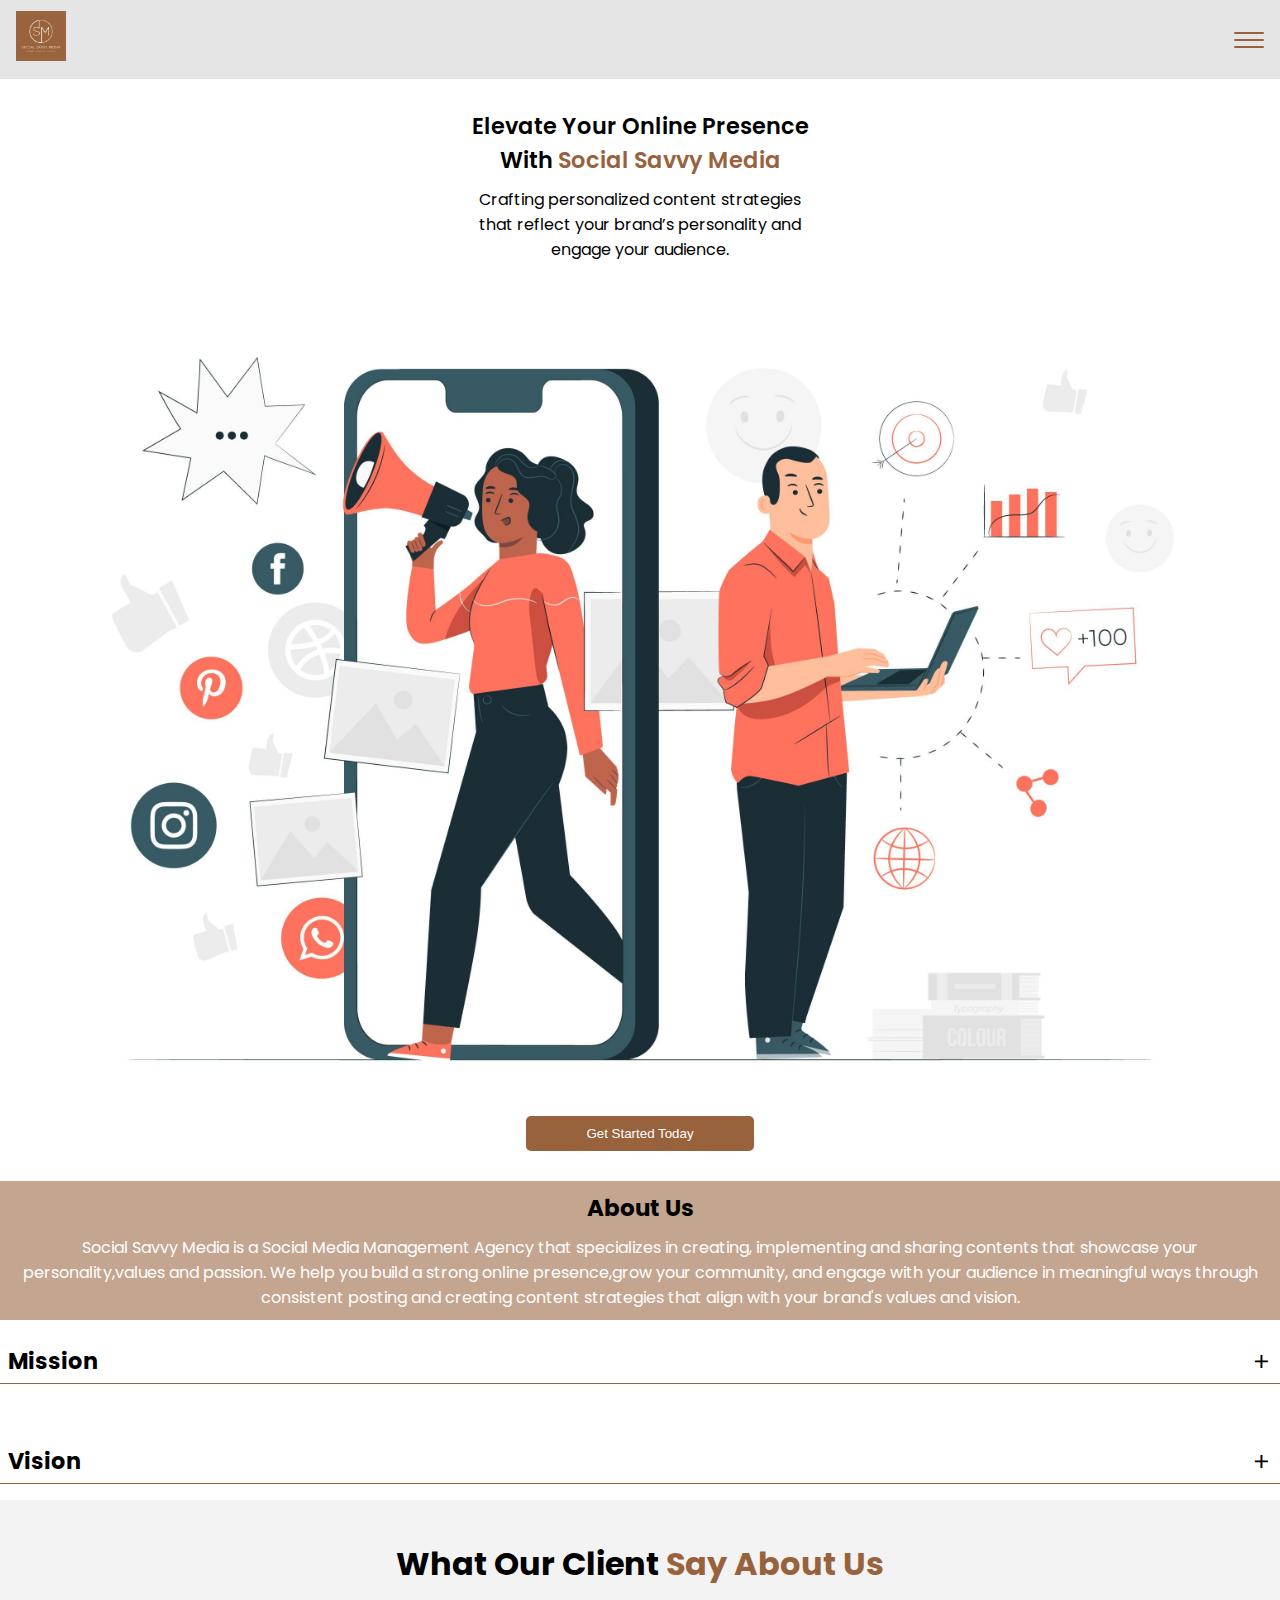
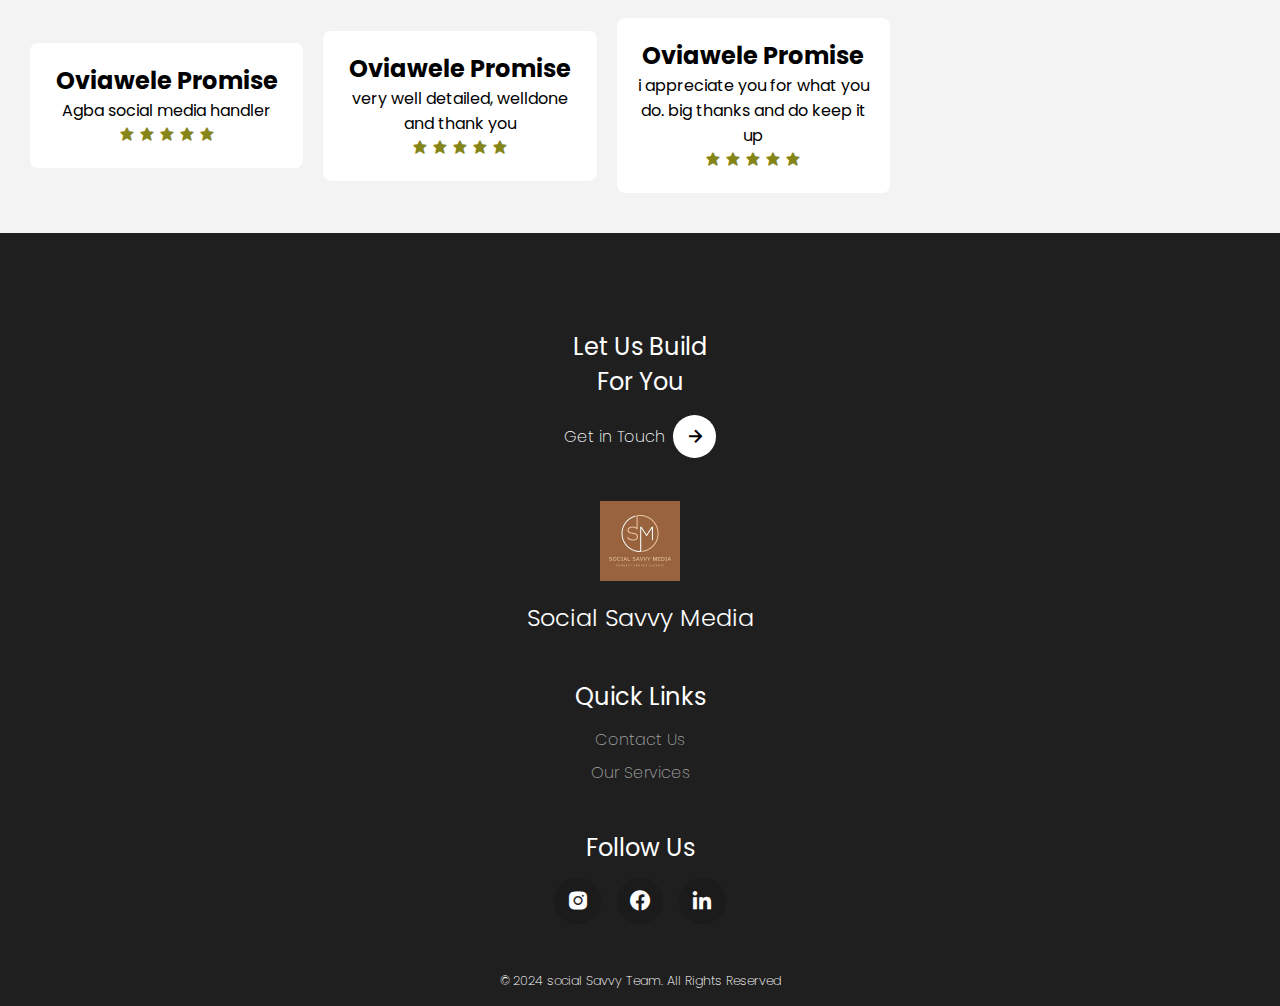
==== savvy_website/HTML/index.html @ cfd8df7f "first commit" ====
<!DOCTYPE html>
<html lang="en">
<head>
    <meta charset="UTF-8">
    <meta name="viewport" content="width=device-width, initial-scale=1.0">
    <title>Home</title>
    <link rel="stylesheet" href="../CSS/index.css">
    <link href='https://unpkg.com/boxicons@2.1.4/css/boxicons.min.css' rel='stylesheet'>
    <link href="https://fonts.googleapis.com/css2?family=Poppins:wght@100;200;300;400;500;700;800&display=swap" rel="stylesheet">
    <link rel="shortcut icon" href="../images/IMG-20241002-WA0152.jpg" type="image/x-icon">
</head>
<body>
    <div class="header">
        <div class="container c1">
            <header>
                <a href="index.html"><img src="../images/IMG-20241002-WA0152.jpg" class="logo" alt="company logo"></a>

                <nav>
                    <img src="../images/IMG-20241002-WA0152.jpg" alt="company logo">
                    <ul>
                        <li><a href="index.html">Home</a></li>
                        <li><a href="about.html">About Us</a></li>
                        <li><a href="services.html">Services</a></li>
                        <li><a href="contact.html">Contact</a></li>
                    </ul>
                </nav>

                <div class="burger">
                    <div class="line1"></div>
                    <div class="line2"></div>
                    <div class="line3"></div>
                </div>
            </header>
        </div>
    </div>


    <div class="hero">
        <div class="container c2">
                
            <div class="hero-section">
               <div class="text-header">
                <h1>Elevate Your Online Presence with <span>Social Savvy Media</span></h1>
                <p>Crafting personalized content strategies that reflect your brand’s personality and engage your audience.</p>
               </div>

               <div class="hero-img">
                <img src="../images/4530890.jpg" alt="">
               </div>
               <div class="btn-div">
                <button class="btn">Get Started Today</button>
                </div>
                
            </div>
            </div>

        </div>
    </div>

    <div class="second">
        <div class="container c3" >
            <div class="about-text">
                <div class="about-h1">
                    <h1>about us</h1> 
                    <p>Social Savvy Media is a Social Media Management Agency that specializes in creating, implementing and sharing contents that showcase your personality,values and passion. We help you build a strong online presence,grow your community, and engage with your audience in meaningful ways through consistent posting and creating content strategies that align with your brand's values and vision.</p>
                </div>
            </div>
        </div>
    </div>

    <div class="third">
        <div class="container c4">
            <div class="our-vision">

                <div class="mission">
                    <h3 class="mission-word">Mission <i class="bx bx-plus plus1"></i></h3>
                    <p>To empower brands by crafting authentic and engaging social media experiences that drive growth and increase brand presence online </p>
                </div>
    
        
    
                <div class="mission vision-container">
                    <h3 class="vision">Vision <i class="bx bx-plus plus2"></i></h3>
                    <p>We aim to be the best social media agency that transforms brands and help build genuine connections between businesses and their audiences</p>
                </div>
    
            
            </div>
        </div>
    </div>

    <div class="four">
        <div class="container c5">
            <h1>what our client<span> say about us</span></h1>
            <div class="testimoty">
                <div class="testimo-cards">
                    <h2>oviawele promise</h2>
                    <p>Agba social media handler</p>
                    <div class="stars">
                        <i class='bx bxs-star'></i>
                        <i class='bx bxs-star'></i>
                        <i class='bx bxs-star'></i>
                        <i class='bx bxs-star'></i>
                        <i class='bx bxs-star'></i>
                    </div>
                </div>
                <div class="testimo-cards">
                    <h2>oviawele promise</h2>
                    <p>very well detailed, welldone and thank you</p>
                    <div class="stars">
                        <i class='bx bxs-star'></i>
                        <i class='bx bxs-star'></i>
                        <i class='bx bxs-star'></i>
                        <i class='bx bxs-star'></i>
                        <i class='bx bxs-star'></i>
                    </div>
                </div>
                <div class="testimo-cards">
                    <h2>oviawele promise</h2>
                    <p>i appreciate you for what you do. big thanks and do keep it up </p>
                    <div class="stars">
                        <i class='bx bxs-star'></i>
                        <i class='bx bxs-star'></i>
                        <i class='bx bxs-star'></i>
                        <i class='bx bxs-star'></i>
                        <i class='bx bxs-star'></i>
                    </div>
                </div>
            </div>

        </div>
    </div>


    <footer>
        <div class="container last-page">
            <div class="last-page-content">
                <div class="contact-us">
                    <h1>let us build <br> for you</h1>

                    <a href="contact.html">Get in Touch <i class="bx bx-right-arrow-alt"></i></a>
                </div>

                <div class="logo">
                    <a href="index.html"><img src="../images/IMG-20241002-WA0152.jpg" alt=""></a>
                    <h2> Social Savvy Media</h2>
                </div>

                <div class="quick-links">
                    <h1>Quick Links</h1>
                    <div class="links">
                        <ul>
                            <li><a href="contact.html">Contact Us</a></li>
                            <li><a href="services.html">Our Services</a></li>
                        </ul>
                    </div>
                </div>

                <div class="socials">
                    <h1>Follow Us</h1>
                    <div class="social-icons">
                        <a href="https://www.instagram.com/_thesocialsavvymediapadi?igsh=b2N3cmw1cWg5NHVz " ><i class="bx bxl-instagram-alt"></i></a>
                        <a href="https://www.facebook.com/share/jTPy6kDgmb7TiPVr/?mibextid=qi2Omg" ><i class="bx bxl-facebook-circle"></i></a>
                        <a href="https://www.linkedin.com/company/social-savvymediaa/ "><i class='bx bxl-linkedin'></i></a>
                    </div>
                </div>
            </div>

            <p>&#169 2024 social Savvy Team. All Rights Reserved</p>
        </div>
    </footer>
</body>
</html>
---- savvy_website/CSS/index.css ----
* {
  margin: 0;
  padding: 0;
  box-sizing: border-box;
}

:root {
  --primary-color: #98623c;
  --secondary-color: #c19a6b;
  --back-color: rgb(255, 255, 255);
}

body {
  font-family: "Poppins", sans-serif;
  background: var(--back-color);
  overflow-x: hidden;
}

.header {
  position: sticky;
  top: 0;
  background: #e5e5e5;
  z-index: 999;
}

header {
  display: flex;
  justify-content: space-between;
  padding: 0.7em 1em;
  align-items: center;
}

header .logo {
  width: 50px;
}

nav {
  position: fixed;
  display: flex;
  flex-direction: column;
  justify-content: center;
  align-items: center;
  right: 0;
  top: 0;
  width: 100%;
  height: 100vh;
  background: rgba(0, 0, 0, 0.649);
  gap: 45px;
  opacity: 0;
  pointer-events: none;
  transition: 0.3s;
}

.active {
  opacity: 1;
  pointer-events: all;
}

nav img {
  width: 90px;
}

nav ul {
  display: flex;
  flex-direction: column;
  align-items: center;
  gap: 3rem;
}

nav ul li {
  list-style: none;
}

nav ul li a {
  text-decoration: none;
  color: white;
  font-size: 1.2rem;
}

.burger {
  display: flex;
  flex-direction: column;
  align-items: end;
  gap: 5px;
  z-index: 999;
  cursor: pointer;
}

.line1,
.line2,
.line3 {
  width: 30px;
  height: 2px;
  background: var(--primary-color);
  transition: 0.3s;
  border-radius: 1em;
}

.rotate .line1 {
  transform: translateY(7px) rotate(135deg);
  width: 30px;
}

.rotate .line2 {
  transform: translateX(30px);
  opacity: 0;
}

.rotate .line3 {
  transform: translateY(-7px) rotate(-135deg);
  width: 30px;
}

.hero {
  /* height: 70vh; */
  background-color: #ffffff;
}

.hero-img {
  width: 100%;
  padding: 10px 10px 10px 0.625rem;
}

.hero-section {
  display: flex;
  align-items: center;
  justify-content: center;
  flex-direction: column;
  padding: 10px 10px 10px;
  margin-top: 20px;
}

.hero-img img {
  width: 100%;
}

.text-header {
  text-align: center;
  max-width: 350px;
  display: flex;
  flex-direction: column;
  gap: 10px;
}

.text-header h1 {
  font-size: 1.4rem;
  font-weight: 600;
  text-transform: capitalize;
}

.text-header p {
  font-size: 1rem;
  font-weight: 400;
}

.text-header h1 span {
  color: #98623c;
}

.btn {
  background-color: #98623c;
  color: white;
  padding: 10px 60px;
  border-radius: 5px;
  border: none;
}

.about-h1 h1 {
  font-size: 23px;
  text-align: center;
  text-transform: capitalize;
}
.about-text {
  background-color: #98623c92;
  padding: 10px 10px 10px 10px;
}

.c3 {
  padding-top: 20px;
}

.about-h1 p {
  font-size: 16px;
  color: white;
  /* width: 400px; */
  text-align: center;
}

.about-h1 {
  display: flex;
  flex-direction: column;
  gap: 10px;
}

hr {
  margin: 0 0 1em;
}

.mission {
  padding: 0.5em;
  margin: 1em 0;
  height: 3em;
  overflow: hidden;
  transition: 0.3s;
  border-bottom: 1px solid #98623c;
}

.mission i {
  transition: 0.3s;
}

.mission h3 {
  font-size: 1.4rem;
  display: flex;
  align-items: center;
  justify-content: space-between;
  margin-bottom: 0.7em;
  cursor: pointer;
}

.reverse {
  height: unset;
}

.times {
  transform: rotate(45deg);
}
.our-vision {
  display: flex;
  flex-direction: column;
  gap: 20px;
}

.mission p{
    padding: 10px;
}

.four{
    background-color: #f3f3f3;
    padding: 10px 10px 10px 10px;
}


.testimoty{
    display: flex;
    align-items: center;
    justify-content: space-between;
    flex-direction: row;
    gap: 20px;
    /* flex-wrap: wrap; Ensures that items wrap on smaller screens */
    padding: 20px;
    width: 900px;
    
}

.testimo-cards {
    background-color: white;
    width: 100%; /* Take full width of the screen */
    max-width: 400px;
    margin: 10px auto; /* Center card and add small space around */
    padding: 20px; /* Add inner space inside the card */
    box-sizing: border-box; /* Ensure padding doesn't affect width */
    border-radius: 8px;
    text-align: center;
    gap: 10px; /* Optional: Rounded corners */
}

.stars i{
    color: rgb(133, 133, 25);
}

.testimo-cards h2{
    text-transform: capitalize;
    font-family: Poppins;
} 

.c5 h1{
    text-align: center;
    /* margin-left: 50px; */
    text-transform: capitalize;
    padding-top: 30px;
}

.c5 span{
    color: #98623c;
}


footer{
    background: 
      linear-gradient(0deg, rgba(0, 0, 0, 0.88), rgba(0, 0, 0, 0.88)), 
      url('../images/marketing-ideas-share-research-planning-concept.jpg');
    background-size: cover;
    background-position: right;
    color: white;
}

.last-page{
    display: flex;
    align-items: center;
    flex-direction: column;
    padding: 1em;
}

.last-page-content{
    display: flex;
    flex-direction: column;
    align-items: center;
    gap: 2rem;
    padding: 4em 2rem 3rem;
    text-align: center;
}

.last-page h2, h1{
    text-align: center;
    text-transform: capitalize;
}

.contact-us h1{
    font-weight: 400;
    margin: 1rem;
    font-size: 1.5rem;
}

.contact-us a{
    display: flex;
    align-items: center;
    gap: .5rem;
    text-decoration: none;
    color: white;
    font-weight: 200;
    justify-content: center;
}

.contact-us a i{
    background: white;
    color: black;
    padding: .6rem;
    font-size: 1.5rem;
    border-radius: 50%;
    transition: .3s;
}

.contact-us a:hover i{
    background: var(--primary-color);
    color: white;
}

.logo img{
    width: 80px;
    margin: .7rem;
}

.logo h2{
    font-weight: 300;
}

.quick-links h1{
    font-weight: 400;
    margin: .8rem;
    font-size: 1.5rem;
}

.links ul{
    list-style-type: none;
    display: flex;
    flex-direction: column;
    gap: .5rem;
}

.links ul li a{
    text-decoration: none;
    color: rgb(165, 165, 165);
    font-weight: 200;
}

.socials h1{
    font-weight: 400;
    margin: .8rem;
    font-size: 1.5rem;
}

.social-icons{
    display: flex;
    gap: 1rem;
}

.social-icons a{
    color: white;
    text-decoration: none;
}

.social-icons a i{
    font-size: 1.5rem;
    padding: .7rem;
    background: rgb(27, 27, 27);
    border-radius: 50%;
    cursor: pointer;
}

.last-page p{
    font-size: .8rem;
    font-weight: 200;
    text-align: center;
}
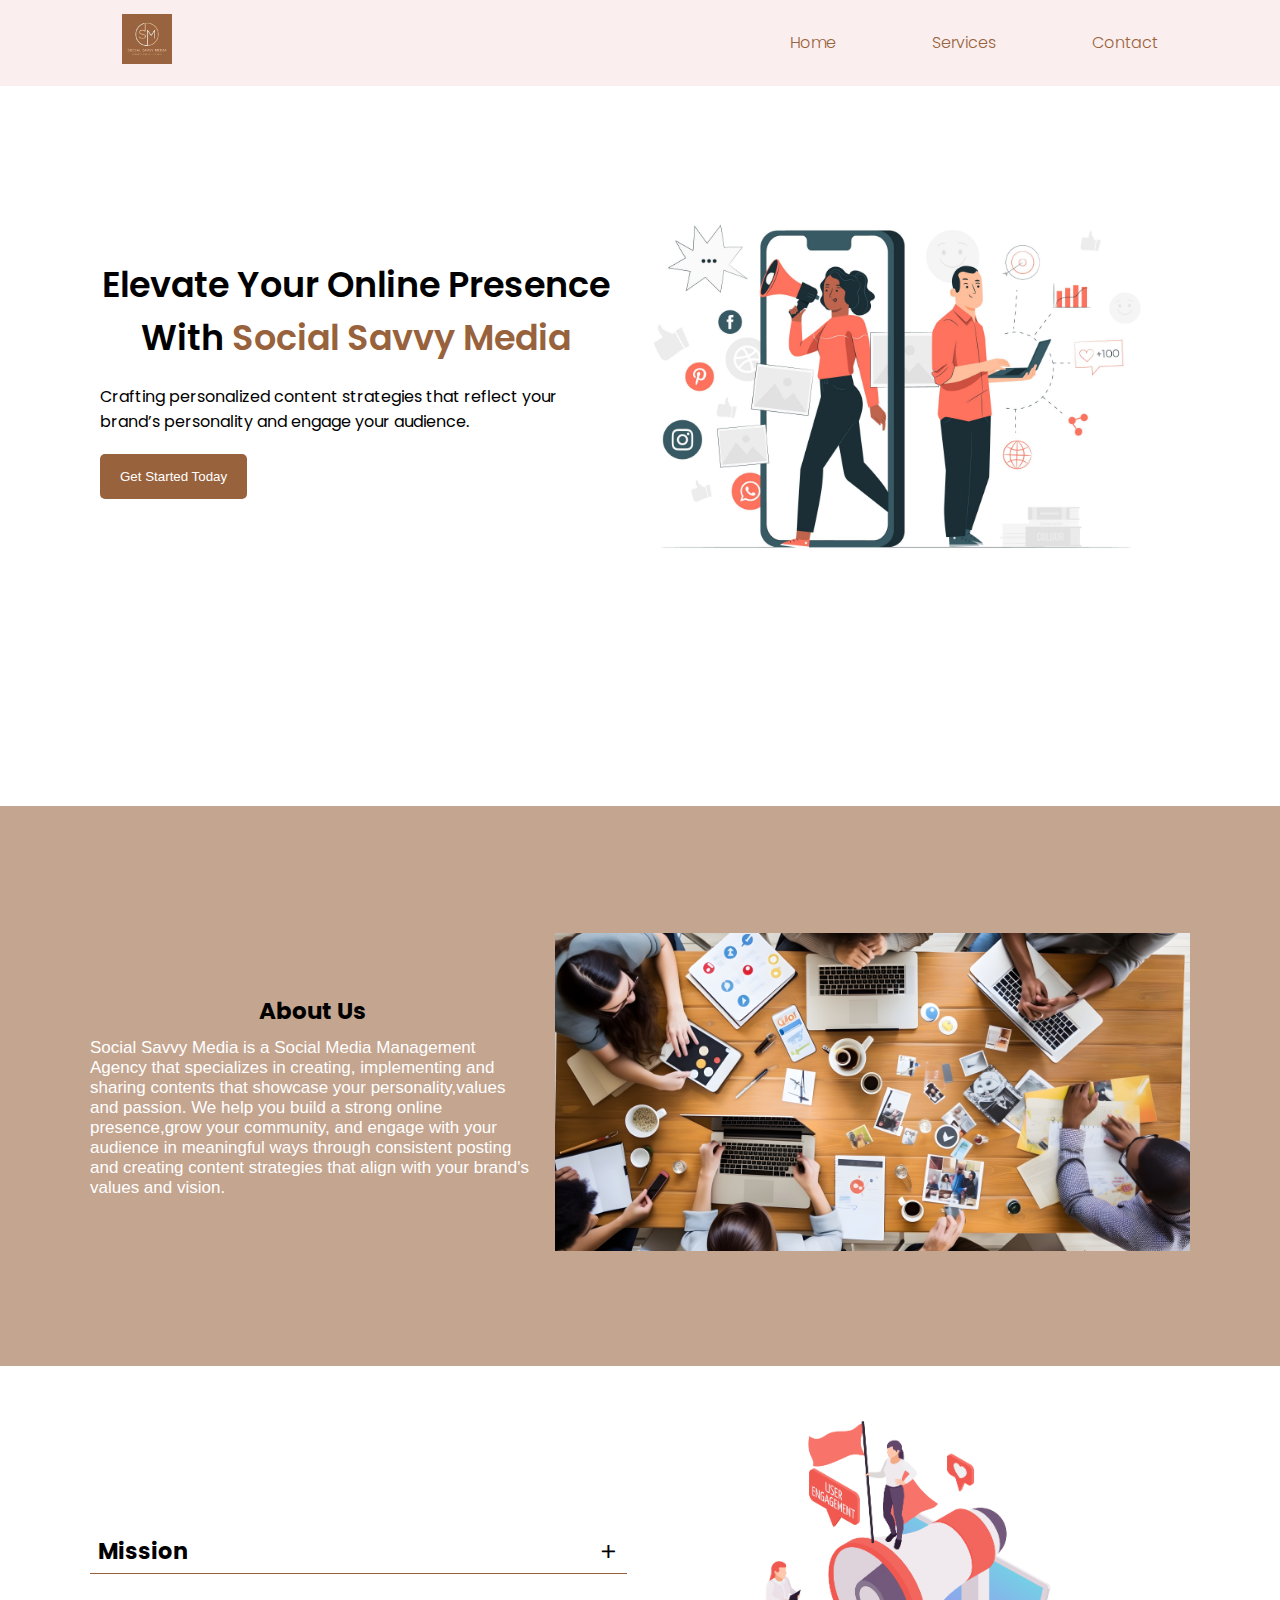
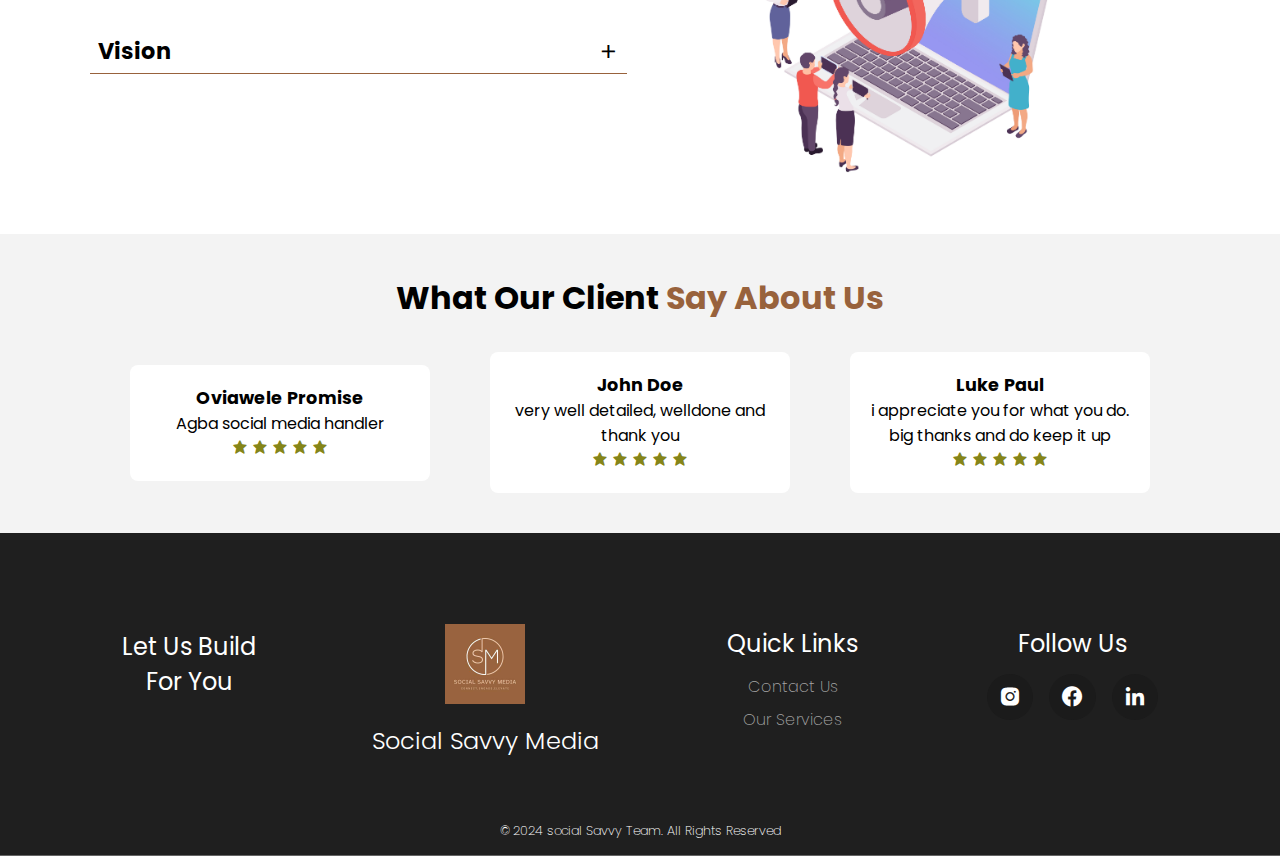
==== commit 1eb43620: "contact page" ====
--- a/savvy_website/HTML/index.html
+++ b/savvy_website/HTML/index.html
@@ -19,7 +19,7 @@
                     <img src="../images/IMG-20241002-WA0152.jpg" alt="company logo">
                     <ul>
                         <li><a href="index.html">Home</a></li>
-                        <li><a href="about.html">About Us</a></li>
+                        
                         <li><a href="services.html">Services</a></li>
                         <li><a href="contact.html">Contact</a></li>
                     </ul>
@@ -42,6 +42,9 @@
                <div class="text-header">
                 <h1>Elevate Your Online Presence with <span>Social Savvy Media</span></h1>
                 <p>Crafting personalized content strategies that reflect your brand’s personality and engage your audience.</p>
+                <div class="btn-div2">
+                    <button class="btn">Get Started Today</button>
+                    </div>
                </div>
 
                <div class="hero-img">
@@ -64,6 +67,10 @@
                     <h1>about us</h1> 
                     <p>Social Savvy Media is a Social Media Management Agency that specializes in creating, implementing and sharing contents that showcase your personality,values and passion. We help you build a strong online presence,grow your community, and engage with your audience in meaningful ways through consistent posting and creating content strategies that align with your brand's values and vision.</p>
                 </div>
+
+                <div class="about-img">
+                    <img src="../images/group-marketing-experts-background.jpg" alt="">
+                </div>
             </div>
         </div>
     </div>
@@ -83,8 +90,13 @@
                     <h3 class="vision">Vision <i class="bx bx-plus plus2"></i></h3>
                     <p>We aim to be the best social media agency that transforms brands and help build genuine connections between businesses and their audiences</p>
                 </div>
-    
+                
+                
             
+            </div>
+
+            <div class="vision-img">
+                <img src="../images/13749357_2007.i039.003..blogging vlogging isometric icons-15.jpg" alt="">
             </div>
         </div>
     </div>
@@ -105,7 +117,7 @@
                     </div>
                 </div>
                 <div class="testimo-cards">
-                    <h2>oviawele promise</h2>
+                    <h2>john doe</h2>
                     <p>very well detailed, welldone and thank you</p>
                     <div class="stars">
                         <i class='bx bxs-star'></i>
@@ -116,7 +128,7 @@
                     </div>
                 </div>
                 <div class="testimo-cards">
-                    <h2>oviawele promise</h2>
+                    <h2>luke paul</h2>
                     <p>i appreciate you for what you do. big thanks and do keep it up </p>
                     <div class="stars">
                         <i class='bx bxs-star'></i>
@@ -137,8 +149,6 @@
             <div class="last-page-content">
                 <div class="contact-us">
                     <h1>let us build <br> for you</h1>
-
-                    <a href="contact.html">Get in Touch <i class="bx bx-right-arrow-alt"></i></a>
                 </div>
 
                 <div class="logo">
@@ -169,5 +179,6 @@
             <p>&#169 2024 social Savvy Team. All Rights Reserved</p>
         </div>
     </footer>
+    <script src="../JS/index.js"></script>
 </body>
 </html>--- a/savvy_website/CSS/index.css
+++ b/savvy_website/CSS/index.css
@@ -19,7 +19,7 @@
 .header {
   position: sticky;
   top: 0;
-  background: #e5e5e5;
+  background: #fbeeee;
   z-index: 999;
 }
 
@@ -44,7 +44,7 @@
   top: 0;
   width: 100%;
   height: 100vh;
-  background: rgba(0, 0, 0, 0.649);
+  background: rgba(0, 0, 0, 0.812);
   gap: 45px;
   opacity: 0;
   pointer-events: none;
@@ -171,8 +171,12 @@
   text-transform: capitalize;
 }
 .about-text {
+  /* background-color: #98623c92; */
+  padding: 10px 10px 10px 10px;
+}
+
+.second{
   background-color: #98623c92;
-  padding: 10px 10px 10px 10px;
 }
 
 .c3 {
@@ -201,7 +205,7 @@
   margin: 1em 0;
   height: 3em;
   overflow: hidden;
-  transition: 0.3s;
+  transition: 0.2s;
   border-bottom: 1px solid #98623c;
 }
 
@@ -216,6 +220,7 @@
   justify-content: space-between;
   margin-bottom: 0.7em;
   cursor: pointer;
+  white-space: nowrap;
 }
 
 .reverse {
@@ -232,7 +237,9 @@
 }
 
 .mission p{
-    padding: 10px;
+   
+    font-size: 16px;
+    
 }
 
 .four{
@@ -244,18 +251,19 @@
 .testimoty{
     display: flex;
     align-items: center;
-    justify-content: space-between;
+    justify-content: flex-start; /* Aligns children to start */
+    gap: 20px;
     flex-direction: row;
-    gap: 20px;
-    /* flex-wrap: wrap; Ensures that items wrap on smaller screens */
     padding: 20px;
-    width: 900px;
+    width: 100%; /* Make sure it takes full width */
+    overflow-x: auto; /* Enable horizontal scrolling */
+    scroll-behavior: smooth; /* Smooth scrolling */
     
 }
 
 .testimo-cards {
     background-color: white;
-    width: 100%; /* Take full width of the screen */
+    width: 250px; /* Take full width of the screen */
     max-width: 400px;
     margin: 10px auto; /* Center card and add small space around */
     padding: 20px; /* Add inner space inside the card */
@@ -263,6 +271,8 @@
     border-radius: 8px;
     text-align: center;
     gap: 10px; /* Optional: Rounded corners */
+    flex: 0 0 auto;
+    box-sizing: border-box;
 }
 
 .stars i{
@@ -271,8 +281,13 @@
 
 .testimo-cards h2{
     text-transform: capitalize;
-    font-family: Poppins;
+    /* font-family: Poppins; */
+    font-size: 1em ;
 } 
+
+.testimo-cards h2{
+  font-size: 1rem;
+}
 
 .c5 h1{
     text-align: center;
@@ -402,4 +417,223 @@
     font-size: .8rem;
     font-weight: 200;
     text-align: center;
-}+}
+
+.btn-div2{
+    display: none;
+}
+
+.about-img,.vision-img{
+    display: none;
+}
+
+
+
+@media screen and (min-width: 768px){
+
+    header{
+        padding: .7em 1.5em;
+    }
+    
+    header nav{
+        position: unset;
+        z-index: 999;
+        background: none;
+        width: unset;
+        height: unset;
+        opacity: 1;
+        pointer-events: all;
+    }
+
+    header nav img{
+        display: none;
+    }
+
+    header nav ul{
+        flex-direction: row;
+        gap: 4em;
+    }
+
+    header nav ul li a{
+        color: #98623c;
+        font-weight: 300;
+        font-size: 1rem;
+        position: relative;
+        /* font-weight: 500; */
+    }
+
+    header nav ul li a::after{
+        content: '';
+        position: absolute;
+        width: 100%;
+        height: 1px;
+        background: var(--primary-color);
+        bottom: -20%;
+        left: 0;
+        transform: scaleX(0);
+        transform-origin: left;
+        transition: .3s ease;
+    }
+
+    header nav ul li a:hover::after{
+        transform: scaleX(1);
+        transform-origin: right;
+    }
+
+    header .burger{
+        display: none;
+    }
+
+
+}
+
+
+
+@media screen and (min-width: 800px) {
+
+    footer .last-page-content {
+        flex-direction: row;
+        justify-content: space-between;
+        align-items: start;
+        width: 100%;
+        padding: 4em 1em;
+    }
+
+    .contact-us h1 {
+        font-size: 1.5rem;
+        margin: 1rem 0;
+    }
+
+    .socials h1 {
+        font-size: 1.5rem;
+    }
+
+    .quick-links h1 {
+        font-size: 1.5rem;
+    }
+}
+
+
+@media screen and (min-width: 1024px){
+
+    header, .container{
+         max-width: 1100px;
+         margin: 0 auto;
+     }
+  
+     header{
+         padding: .9em 2em;
+     }
+ 
+     header nav ul{
+         gap: 6em;
+     }
+ 
+     
+ 
+
+     .hero{
+        height: 70vh;
+     }
+     .hero-section{
+        flex-direction: row;
+        margin-top: 90px;
+     }
+
+     .btn-div{
+        display: none;
+     }
+
+     .text-header{
+        text-align: left;
+        max-width: none;
+        width: 90%;
+        gap: 20px;
+        
+     }
+
+     .hero-img{
+        padding: 0;
+        width: 100%;
+     }
+
+     .text-header h1{
+        font-size: 35px;
+     }
+
+     .btn-div2,.about-img{
+        display: block;
+    }
+
+    .btn{
+        padding: 15px 20px
+    }
+
+    .about-img{
+        width: 100%;
+    }
+
+    .about-img img{
+        width: 100%;
+    }
+
+    .about-text{
+        display: flex;
+        align-items: center;
+        justify-content: center;
+        width: 100%;
+        height: 60vh;
+       /*  */
+       padding: 0;
+       gap: 20px;
+    }
+
+    .about-h1 p{
+      text-align: left;
+      width: 100%;
+      font-family: sans-serif;
+      font-size: 1.0625rem;
+    }
+
+    .second{
+      background-color: #98623c92;
+    }
+
+    .about-h1{
+      width: 70%;
+    }
+
+    .vision-img{
+      width: 100%;
+    }
+
+    .vision-img img{
+      width: 90%;
+    }
+
+    .vision-img{
+      display: block;
+    }
+
+    .c4{
+      display: flex;
+      align-items: center;
+      justify-content: space-between;
+      gap: 50px;
+      width: 100%;
+    }
+
+    .testimo-cards{
+      width: 300px;
+      gap: 5px;
+    }
+    .testimo-cards h2{
+      font-size: 1.2rem;
+    }
+
+    .testimo-cards h2{
+      font-size: 1.1rem;
+    }
+
+    }
+ 